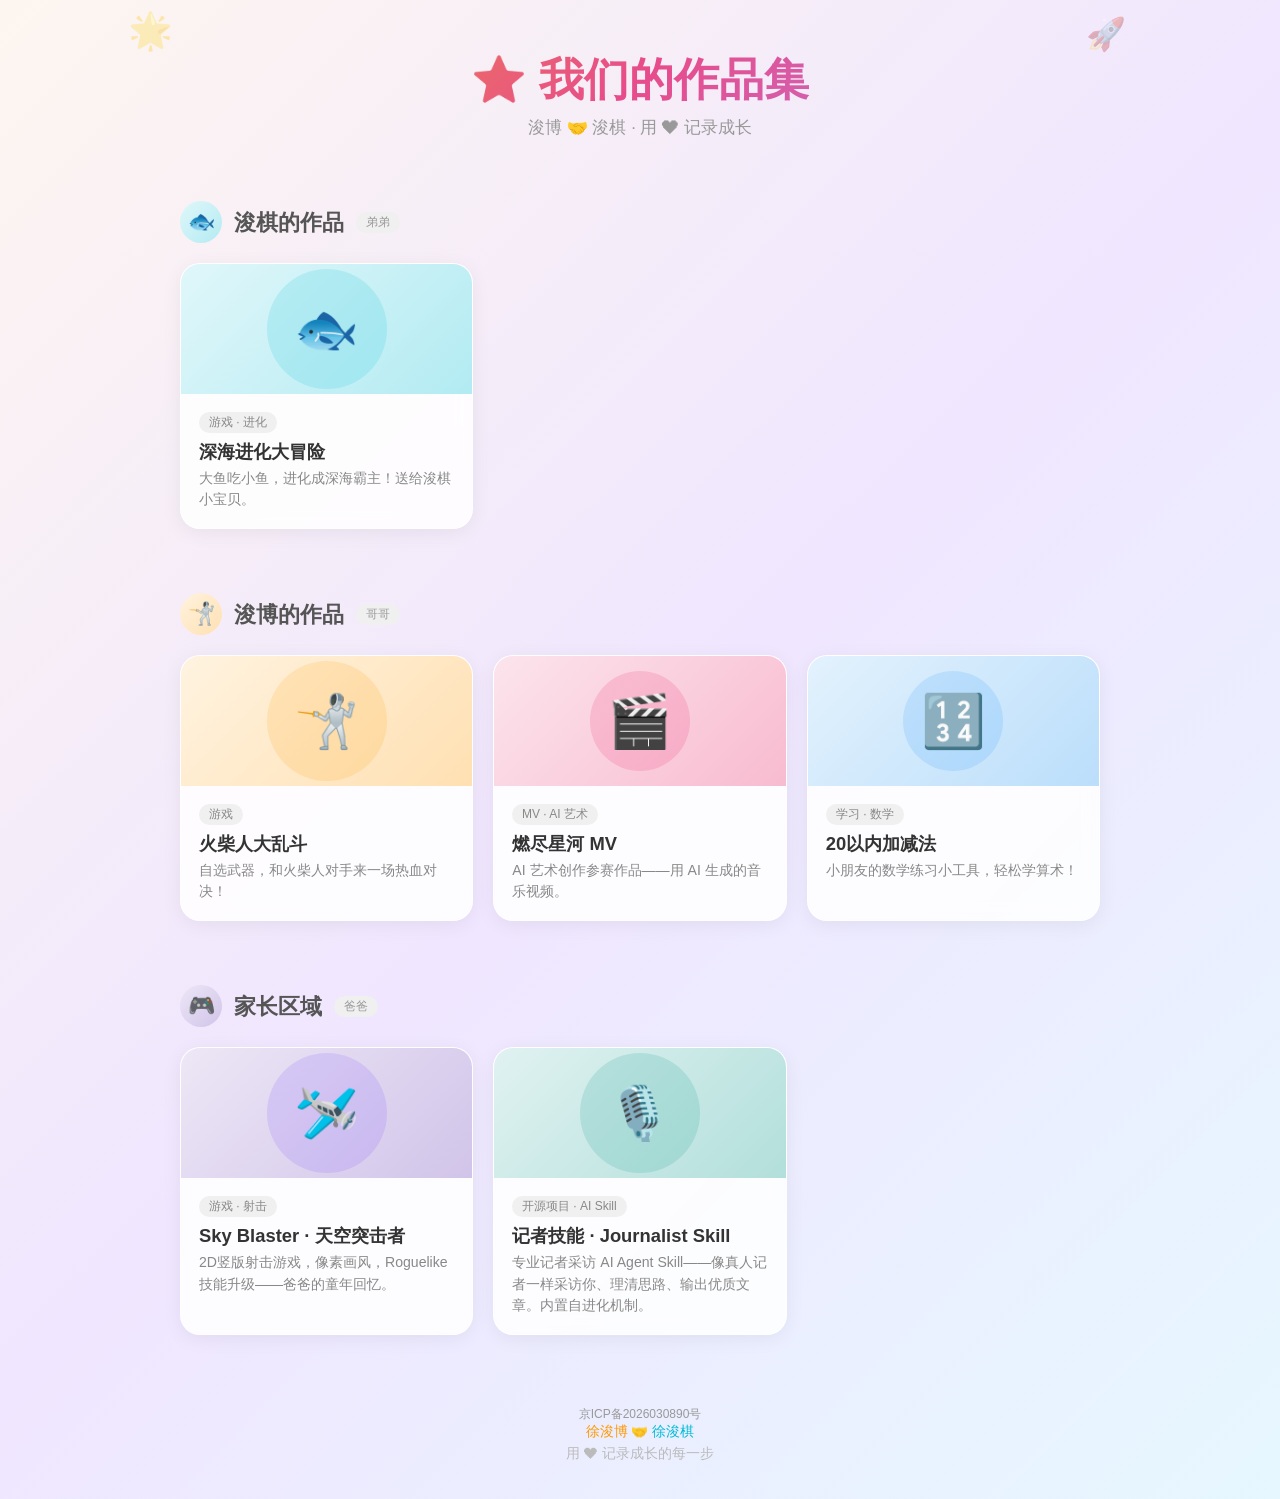
==== index.html @ 48bb9897 "feat: add journalist-skill project card to 家长区域" ====
<!DOCTYPE html>
<html lang="zh-CN">
<head>
<meta charset="UTF-8">
<meta name="viewport" content="width=device-width, initial-scale=1.0">
<title>浚博 & 浚棋 的作品集</title>
<style>
  *, *::before, *::after { margin: 0; padding: 0; box-sizing: border-box; }
  body {
    font-family: -apple-system, "Noto Sans SC", "PingFang SC", sans-serif;
    background: linear-gradient(135deg, #fdf6f0 0%, #f0e6ff 50%, #e6f7ff 100%);
    min-height: 100vh;
    color: #333;
  }
  .hero {
    text-align: center;
    padding: 50px 20px 30px;
    position: relative;
    overflow: hidden;
  }
  .hero::before {
    content: "🌟";
    position: absolute;
    top: 10px; left: 10%;
    font-size: 36px; opacity: 0.3; animation: float 6s ease-in-out infinite;
  }
  .hero::after {
    content: "🚀";
    position: absolute;
    top: 15px; right: 12%;
    font-size: 32px; opacity: 0.3; animation: float 8s ease-in-out infinite 1s;
  }
  @keyframes float {
    0%, 100% { transform: translateY(0); }
    50% { transform: translateY(-15px); }
  }
  .hero h1 {
    font-size: 2.8em; font-weight: 800;
    background: linear-gradient(135deg, #f5a623, #e74c8b, #a78bfa);
    -webkit-background-clip: text; -webkit-text-fill-color: transparent;
    background-clip: text;
    margin-bottom: 6px;
  }
  .hero p {
    font-size: 1.05em; color: #999;
  }

  .section-title {
    max-width: 960px; margin: 32px auto 8px; padding: 0 20px;
    display: flex; align-items: center; gap: 12px;
  }
  .section-title .avatar {
    width: 42px; height: 42px; border-radius: 50%;
    display: flex; align-items: center; justify-content: center;
    font-size: 22px; flex-shrink: 0;
  }
  .section-title .avatar.bo { background: linear-gradient(135deg, #fff3e0, #ffe0b2); }
  .section-title .avatar.qi { background: linear-gradient(135deg, #e0f7fa, #b2ebf2); }
  .section-title .avatar.dad { background: linear-gradient(135deg, #ede7f6, #d1c4e9); }
  .section-title h2 { font-size: 1.4em; font-weight: 700; color: #555; }
  .section-title .badge {
    font-size: 0.75em; padding: 2px 10px; border-radius: 20px;
    background: #f0f0f0; color: #999;
  }

  .gallery {
    max-width: 960px; margin: 0 auto; padding: 12px 20px 32px;
    display: grid; grid-template-columns: repeat(auto-fill, minmax(280px, 1fr));
    gap: 20px;
  }
  .card {
    background: rgba(255,255,255,0.85);
    backdrop-filter: blur(8px);
    border-radius: 20px;
    overflow: hidden;
    box-shadow: 0 4px 20px rgba(0,0,0,0.06);
    transition: transform 0.2s, box-shadow 0.2s;
    cursor: pointer;
    border: 1px solid rgba(255,255,255,0.6);
  }
  .card:hover {
    transform: translateY(-4px);
    box-shadow: 0 12px 36px rgba(0,0,0,0.1);
  }
  .card:active { transform: scale(0.98); }
  .card a { text-decoration: none; color: inherit; display: block; }
  .card-icon {
    height: 130px;
    display: flex; align-items: center; justify-content: center;
    font-size: 52px;
    position: relative;
  }
  .card-icon .emoji { z-index: 1; }
  .card-icon .bg-shape {
    position: absolute; width: 100px; height: 100px;
    border-radius: 50%; opacity: 0.15;
  }
  .card-body { padding: 18px; }
  .card-body h2 { font-size: 1.15em; font-weight: 700; margin-bottom: 4px; }
  .card-body .tag {
    display: inline-block;
    font-size: 0.75em; padding: 2px 10px; border-radius: 20px;
    background: #f0f0f0; color: #888;
    margin-bottom: 6px;
  }
  .card-body p { font-size: 0.88em; color: #888; line-height: 1.5; }

  /* 浚棋的卡片配色（海洋蓝） */
  .qi-section .card:nth-child(1) .card-icon { background: linear-gradient(135deg, #e0f7fa, #b2ebf2); }
  .qi-section .card:nth-child(1) .bg-shape { background: #00bcd4; width: 120px; height: 120px; }

  /* 浚博的卡片配色 */
  .bo-section .card:nth-child(1) .card-icon { background: linear-gradient(135deg, #fff3e0, #ffe0b2); }
  .bo-section .card:nth-child(1) .bg-shape { background: #ff9800; width: 120px; height: 120px; }
  .bo-section .card:nth-child(2) .card-icon { background: linear-gradient(135deg, #fce4ec, #f8bbd0); }
  .bo-section .card:nth-child(2) .bg-shape { background: #e91e63; }
  .bo-section .card:nth-child(3) .card-icon { background: linear-gradient(135deg, #e3f2fd, #bbdefb); }
  .bo-section .card:nth-child(3) .bg-shape { background: #2196f3; }

  /* 家长区域配色（深空紫金） */
  .dad-section .card:nth-child(1) .card-icon { background: linear-gradient(135deg, #ede7f6, #d1c4e9); }
  .dad-section .card:nth-child(1) .bg-shape { background: #7c4dff; width: 120px; height: 120px; }
  .dad-section .card:nth-child(2) .card-icon { background: linear-gradient(135deg, #e0f2f1, #b2dfdb); }
  .dad-section .card:nth-child(2) .bg-shape { background: #009688; width: 120px; height: 120px; }

  .footer {
    text-align: center; padding: 24px 20px 36px;
    color: #bbb; font-size: 0.85em;
  }
  .footer .names { margin-bottom: 4px; }
  .footer .names .bo-name { color: #ff9800; }
  .footer .names .qi-name { color: #00bcd4; }
</style>
</head>
<body>

<div class="hero">
  <h1>⭐ 我们的作品集</h1>
  <p>浚博 🤝 浚棋 · 用 ❤ 记录成长</p>
</div>

<!-- ============ 浚棋的作品 ============ -->
<div class="section-title qi-section">
  <div class="avatar qi">🐟</div>
  <h2>浚棋的作品</h2>
  <span class="badge">弟弟</span>
</div>
<div class="gallery qi-section">

  <div class="card">
    <a href="deep-evolution/index.html" target="_blank">
      <div class="card-icon">
        <span class="bg-shape"></span>
        <span class="emoji">🐟</span>
      </div>
      <div class="card-body">
        <span class="tag">游戏 · 进化</span>
        <h2>深海进化大冒险</h2>
        <p>大鱼吃小鱼，进化成深海霸主！送给浚棋小宝贝。</p>
      </div>
    </a>
  </div>

</div>

<!-- ============ 浚博的作品 ============ -->
<div class="section-title bo-section">
  <div class="avatar bo">🤺</div>
  <h2>浚博的作品</h2>
  <span class="badge">哥哥</span>
</div>
<div class="gallery bo-section">

  <div class="card">
    <a href="stickman-fighter/index.html" target="_blank">
      <div class="card-icon">
        <span class="bg-shape"></span>
        <span class="emoji">🤺</span>
      </div>
      <div class="card-body">
        <span class="tag">游戏</span>
        <h2>火柴人大乱斗</h2>
        <p>自选武器，和火柴人对手来一场热血对决！</p>
      </div>
    </a>
  </div>

  <div class="card">
    <a href="mv-space-star/video.mp4" target="_blank">
      <div class="card-icon">
        <span class="bg-shape"></span>
        <span class="emoji">🎬</span>
      </div>
      <div class="card-body">
        <span class="tag">MV · AI 艺术</span>
        <h2>燃尽星河 MV</h2>
        <p>AI 艺术创作参赛作品——用 AI 生成的音乐视频。</p>
      </div>
    </a>
  </div>

  <div class="card">
    <a href="math20/index.html" target="_blank">
      <div class="card-icon">
        <span class="bg-shape"></span>
        <span class="emoji">🔢</span>
      </div>
      <div class="card-body">
        <span class="tag">学习 · 数学</span>
        <h2>20以内加减法</h2>
        <p>小朋友的数学练习小工具，轻松学算术！</p>
      </div>
    </a>
  </div>

</div>

<!-- ============ 家长区域 ============ -->
<div class="section-title dad-section">
  <div class="avatar dad">🎮</div>
  <h2>家长区域</h2>
  <span class="badge">爸爸</span>
</div>
<div class="gallery dad-section">

  <div class="card">
    <a href="sky-blaster/index.html" target="_blank">
      <div class="card-icon">
        <span class="bg-shape"></span>
        <span class="emoji">🛩️</span>
      </div>
      <div class="card-body">
        <span class="tag">游戏 · 射击</span>
        <h2>Sky Blaster · 天空突击者</h2>
        <p>2D竖版射击游戏，像素画风，Roguelike技能升级——爸爸的童年回忆。</p>
      </div>
    </a>
  </div>

  <div class="card">
    <a href="https://github.com/sudongxiaohuntun111/journalist-skill" target="_blank">
      <div class="card-icon">
        <span class="bg-shape"></span>
        <span class="emoji">🎙️</span>
      </div>
      <div class="card-body">
        <span class="tag">开源项目 · AI Skill</span>
        <h2>记者技能 · Journalist Skill</h2>
        <p>专业记者采访 AI Agent Skill——像真人记者一样采访你、理清思路、输出优质文章。内置自进化机制。</p>
      </div>
    </a>
  </div>

</div>

<div class="footer">
  <div class="beian" style="text-align:center;margin-top:15px;font-size:12px;color:#999;">
    <a href="http://beian.miit.gov.cn/" target="_blank" rel="noopener" style="color:#999;text-decoration:none;">京ICP备2026030890号</a>
  </div>
  <div class="names">
    <span class="bo-name">徐浚博</span>  🤝  <span class="qi-name">徐浚棋</span>
  </div>
  用 <span>❤</span> 记录成长的每一步
</div>

</body>
</html>
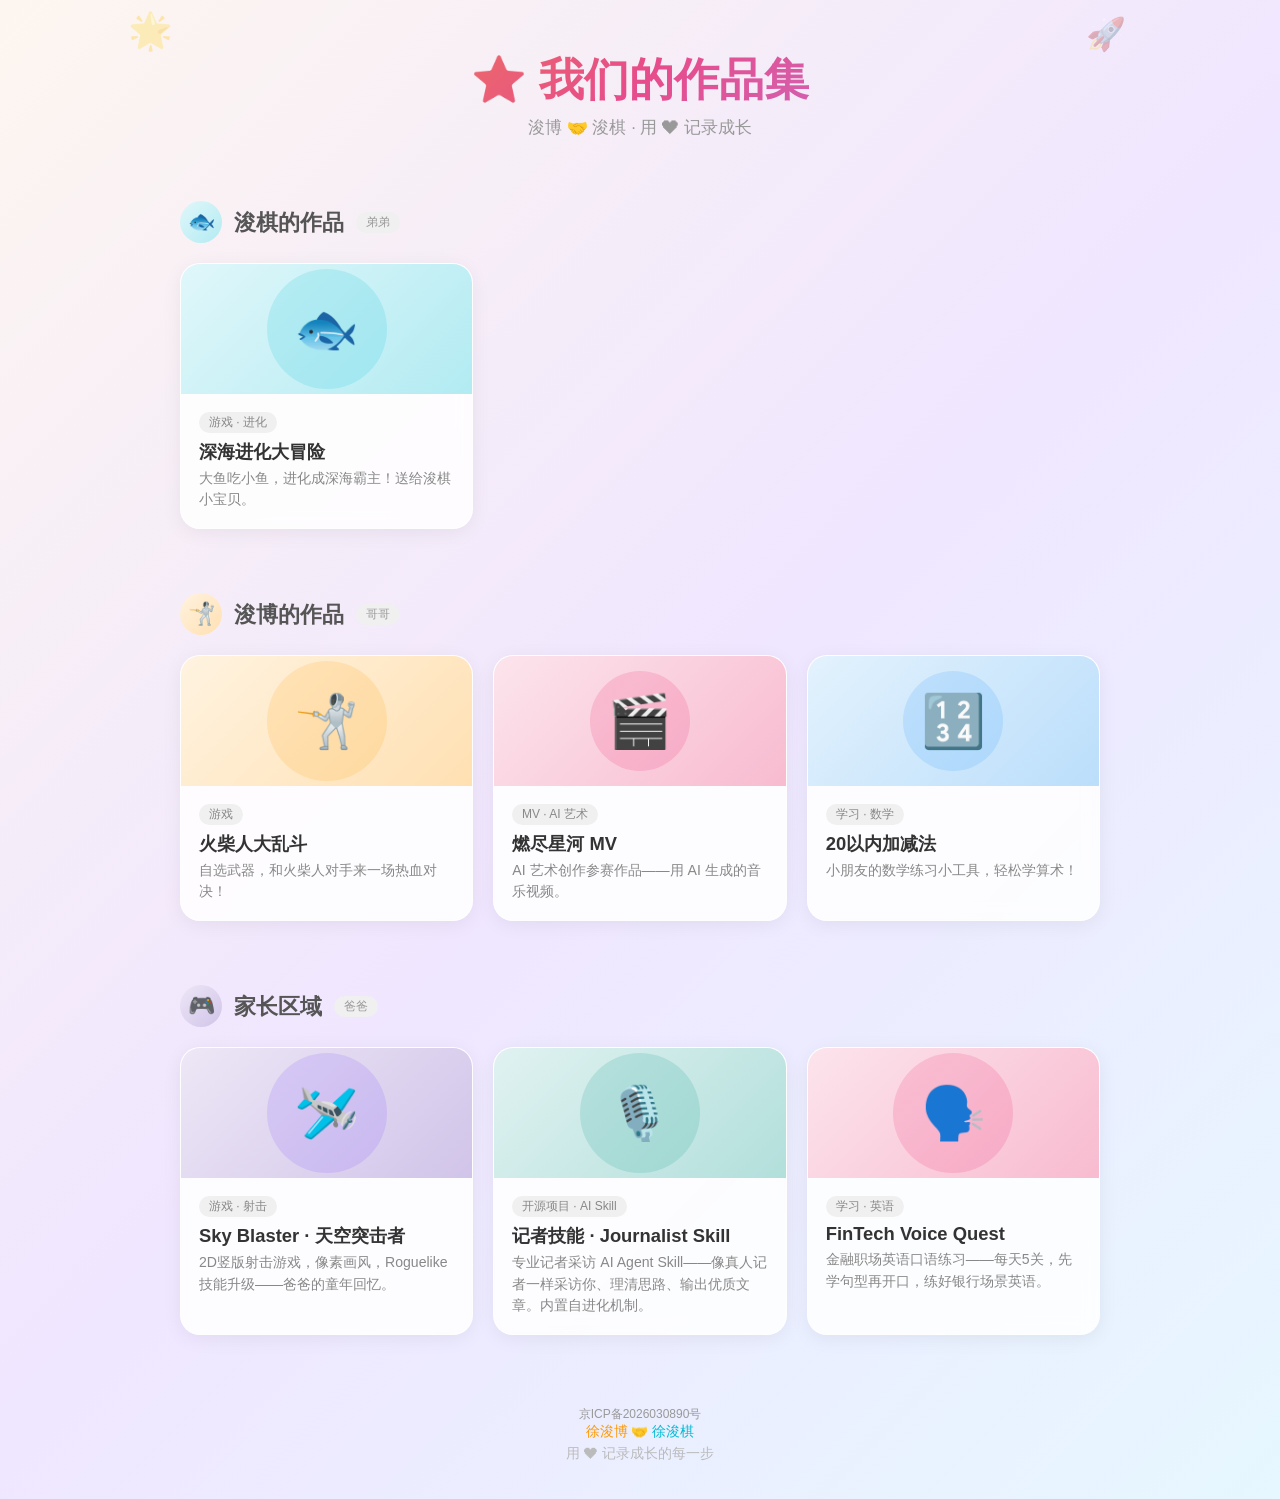
==== commit 9ff0b09b: "feat: add FinTech Voice Quest - English speaking trainer" ====
--- a/index.html
+++ b/index.html
@@ -122,6 +122,8 @@
   .dad-section .card:nth-child(1) .bg-shape { background: #7c4dff; width: 120px; height: 120px; }
   .dad-section .card:nth-child(2) .card-icon { background: linear-gradient(135deg, #e0f2f1, #b2dfdb); }
   .dad-section .card:nth-child(2) .bg-shape { background: #009688; width: 120px; height: 120px; }
+  .dad-section .card:nth-child(3) .card-icon { background: linear-gradient(135deg, #fce4ec, #f8bbd0); }
+  .dad-section .card:nth-child(3) .bg-shape { background: #e91e63; width: 120px; height: 120px; }
 
   .footer {
     text-align: center; padding: 24px 20px 36px;
@@ -251,6 +253,20 @@
     </a>
   </div>
 
+  <div class="card">
+    <a href="english-trainer/index.html" target="_blank">
+      <div class="card-icon">
+        <span class="bg-shape"></span>
+        <span class="emoji">🗣️</span>
+      </div>
+      <div class="card-body">
+        <span class="tag">学习 · 英语</span>
+        <h2>FinTech Voice Quest</h2>
+        <p>金融职场英语口语练习——每天5关，先学句型再开口，练好银行场景英语。</p>
+      </div>
+    </a>
+  </div>
+
 </div>
 
 <div class="footer">
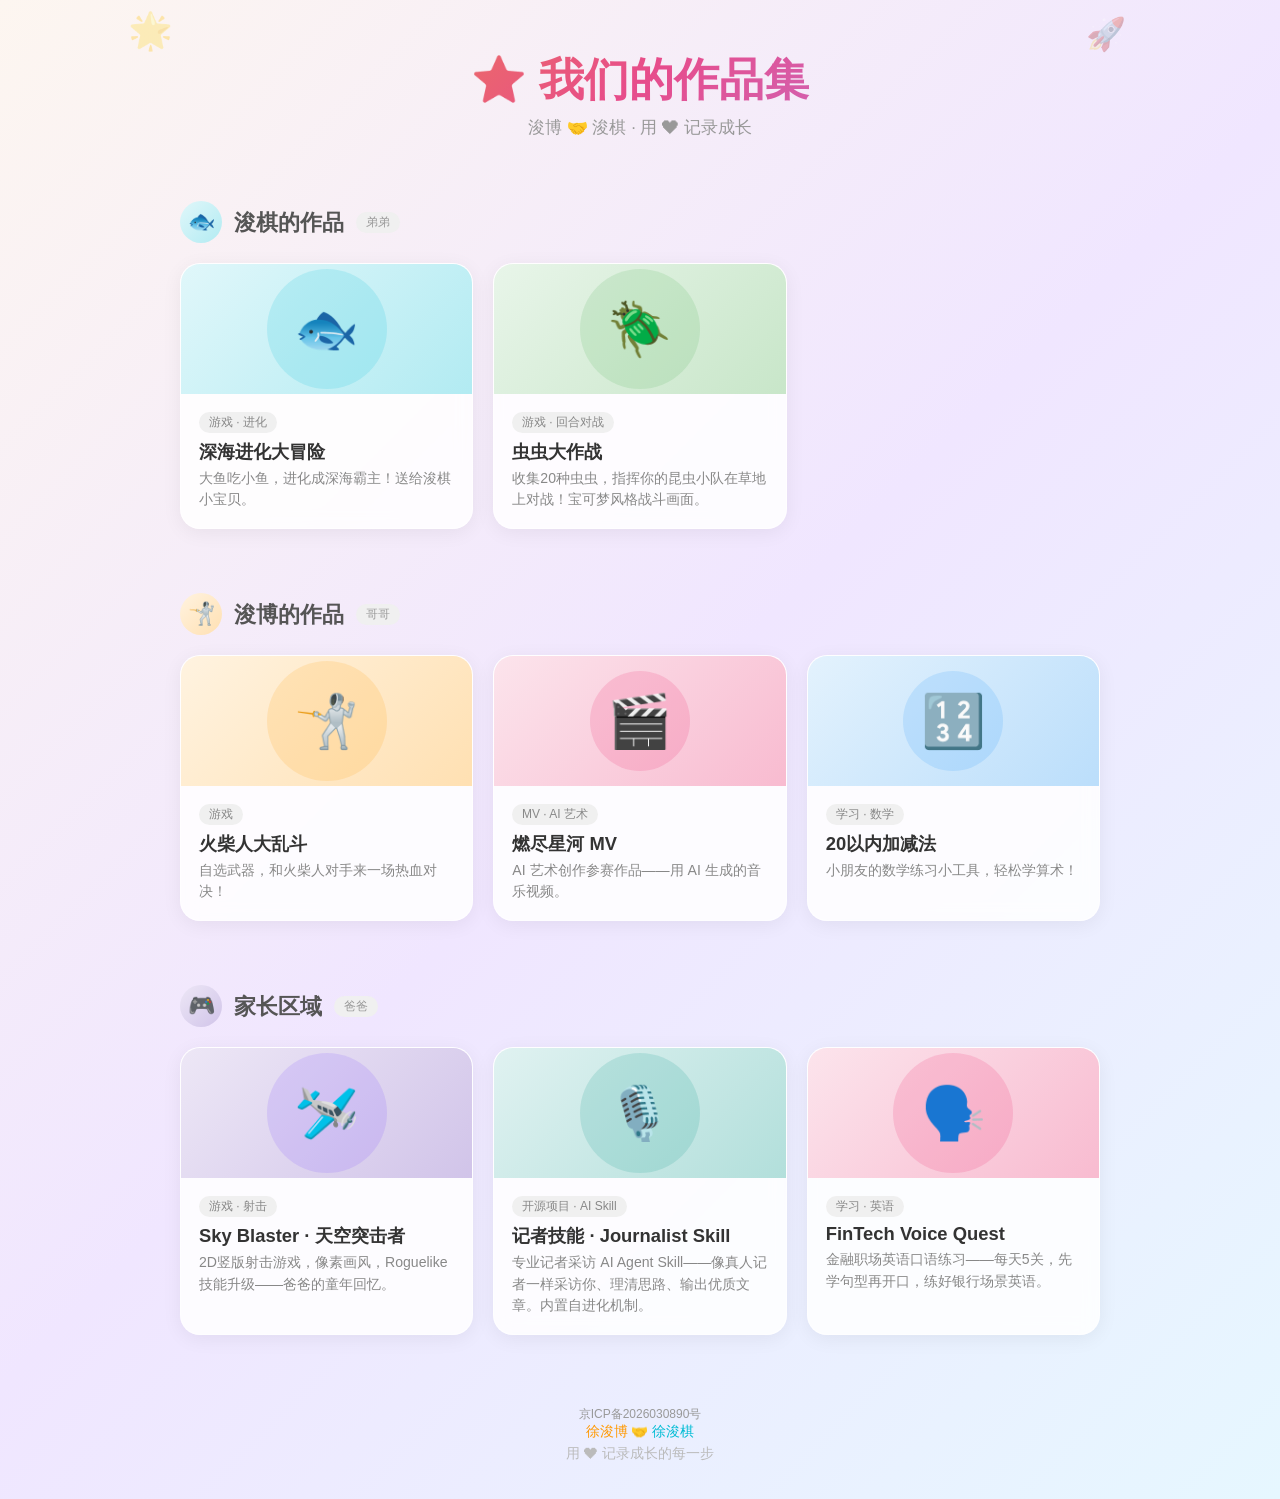
==== commit b20f5bbc: "feat: 更新虫虫大作战（宝可梦风格视觉翻新） + 空中射击 Codex 优化版 - 新增 bug-battle/ 虫虫大作战游戏（20只高清卡通精灵、宝可梦金银战斗画面、技能动效） - 更新 sk" ====
--- a/index.html
+++ b/index.html
@@ -108,6 +108,8 @@
   /* 浚棋的卡片配色（海洋蓝） */
   .qi-section .card:nth-child(1) .card-icon { background: linear-gradient(135deg, #e0f7fa, #b2ebf2); }
   .qi-section .card:nth-child(1) .bg-shape { background: #00bcd4; width: 120px; height: 120px; }
+  .qi-section .card:nth-child(2) .card-icon { background: linear-gradient(135deg, #e8f5e9, #c8e6c9); }
+  .qi-section .card:nth-child(2) .bg-shape { background: #4caf50; width: 120px; height: 120px; }
 
   /* 浚博的卡片配色 */
   .bo-section .card:nth-child(1) .card-icon { background: linear-gradient(135deg, #fff3e0, #ffe0b2); }
@@ -163,6 +165,20 @@
     </a>
   </div>
 
+  <div class="card">
+    <a href="bug-battle/index.html" target="_blank">
+      <div class="card-icon">
+        <span class="bg-shape"></span>
+        <span class="emoji">🪲</span>
+      </div>
+      <div class="card-body">
+        <span class="tag">游戏 · 回合对战</span>
+        <h2>虫虫大作战</h2>
+        <p>收集20种虫虫，指挥你的昆虫小队在草地上对战！宝可梦风格战斗画面。</p>
+      </div>
+    </a>
+  </div>
+
 </div>
 
 <!-- ============ 浚博的作品 ============ -->
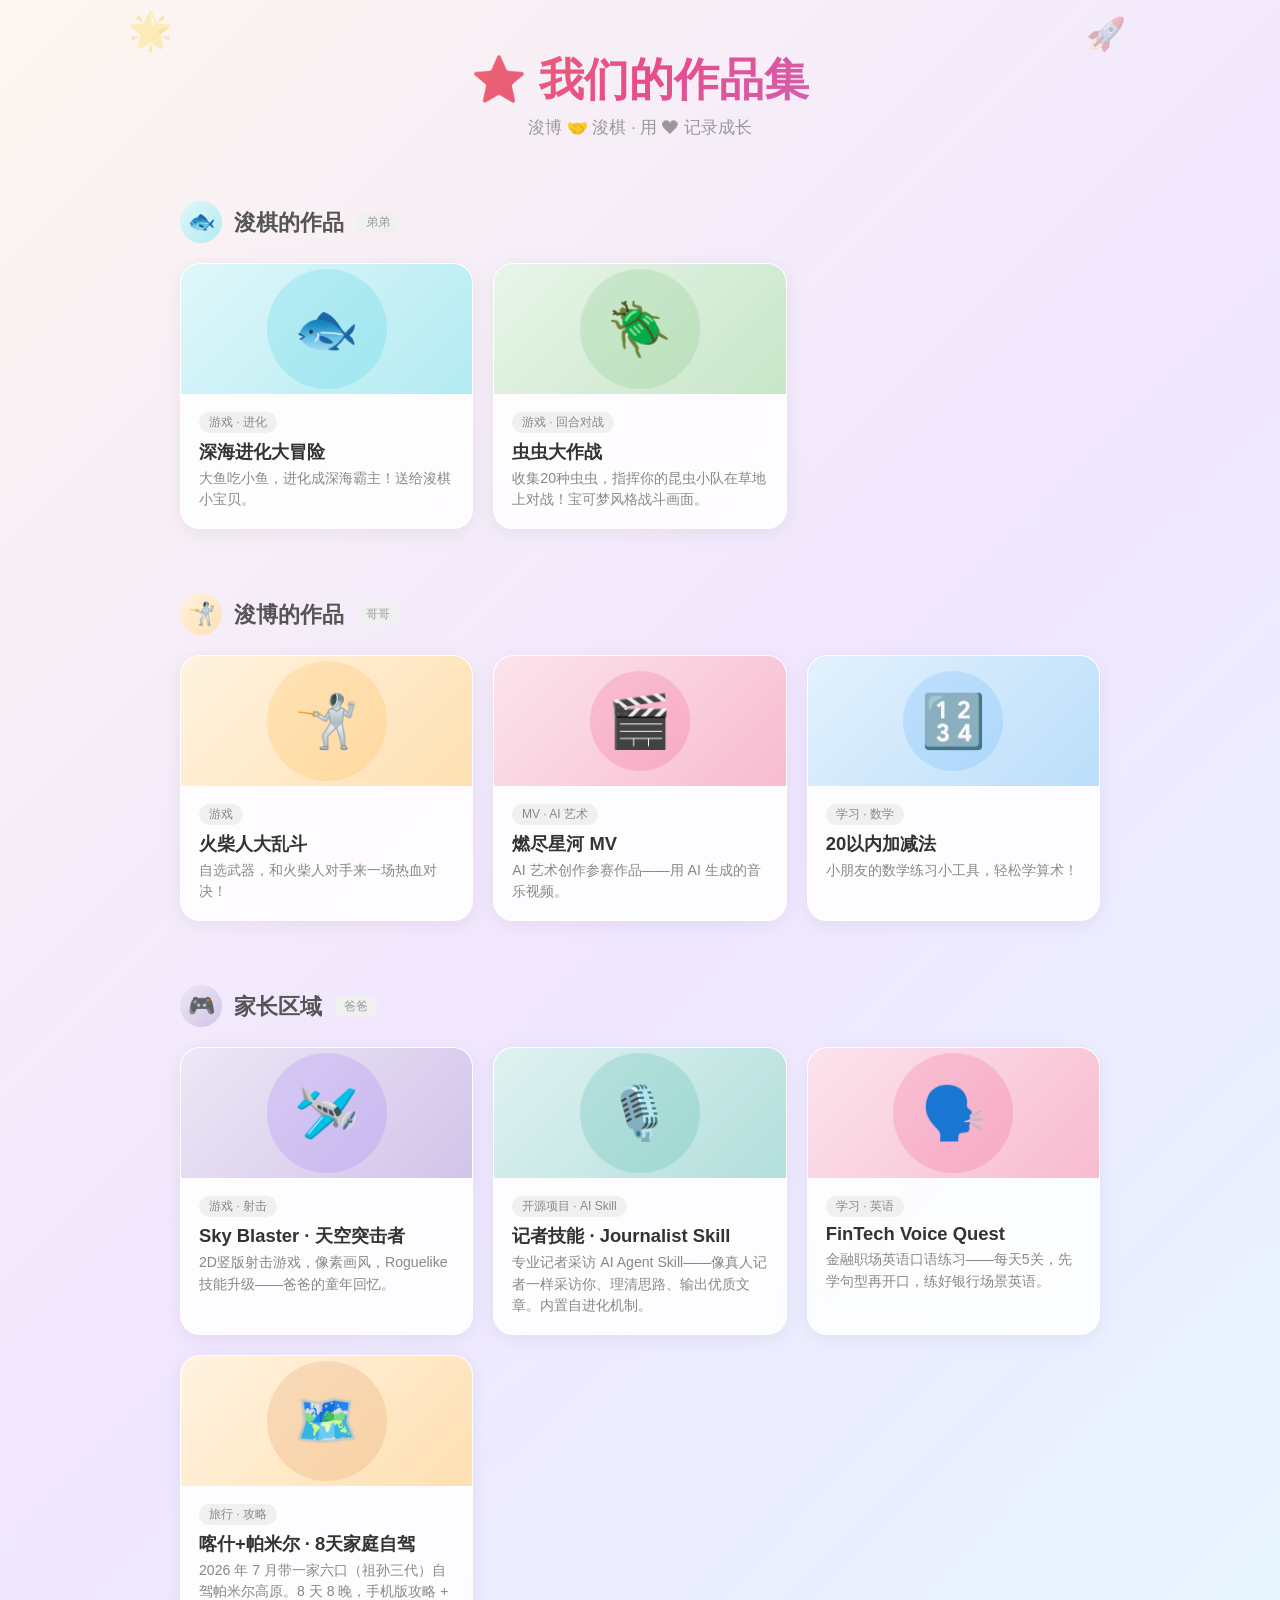
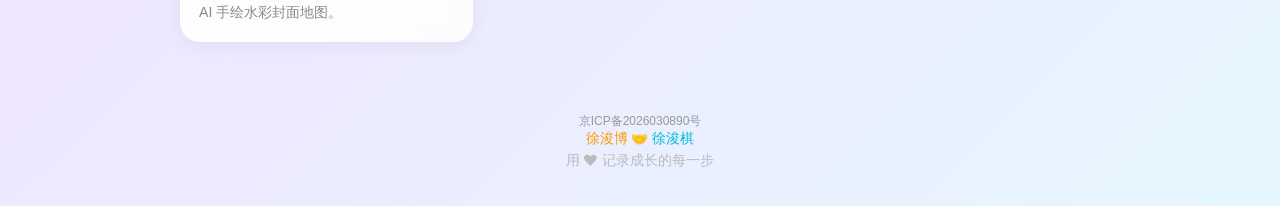
==== commit a990da2f: "feat: 喀什+帕米尔 8天8晚家庭自驾攻略（爸爸作品） - 新增 xinjiang-kashgar/ 子目录（HTML 攻略 + 手绘水彩封面图） - 主 index.html 家长区域加第 4 " ====
--- a/index.html
+++ b/index.html
@@ -126,6 +126,8 @@
   .dad-section .card:nth-child(2) .bg-shape { background: #009688; width: 120px; height: 120px; }
   .dad-section .card:nth-child(3) .card-icon { background: linear-gradient(135deg, #fce4ec, #f8bbd0); }
   .dad-section .card:nth-child(3) .bg-shape { background: #e91e63; width: 120px; height: 120px; }
+  .dad-section .card:nth-child(4) .card-icon { background: linear-gradient(135deg, #fff3e0, #ffe0b2); }
+  .dad-section .card:nth-child(4) .bg-shape { background: #d2691e; width: 120px; height: 120px; }
 
   .footer {
     text-align: center; padding: 24px 20px 36px;
@@ -283,6 +285,20 @@
     </a>
   </div>
 
+  <div class="card">
+    <a href="xinjiang-kashgar/index.html" target="_blank">
+      <div class="card-icon">
+        <span class="bg-shape"></span>
+        <span class="emoji">🗺️</span>
+      </div>
+      <div class="card-body">
+        <span class="tag">旅行 · 攻略</span>
+        <h2>喀什+帕米尔 · 8天家庭自驾</h2>
+        <p>2026 年 7 月带一家六口（祖孙三代）自驾帕米尔高原。8 天 8 晚，手机版攻略 + AI 手绘水彩封面地图。</p>
+      </div>
+    </a>
+  </div>
+
 </div>
 
 <div class="footer">
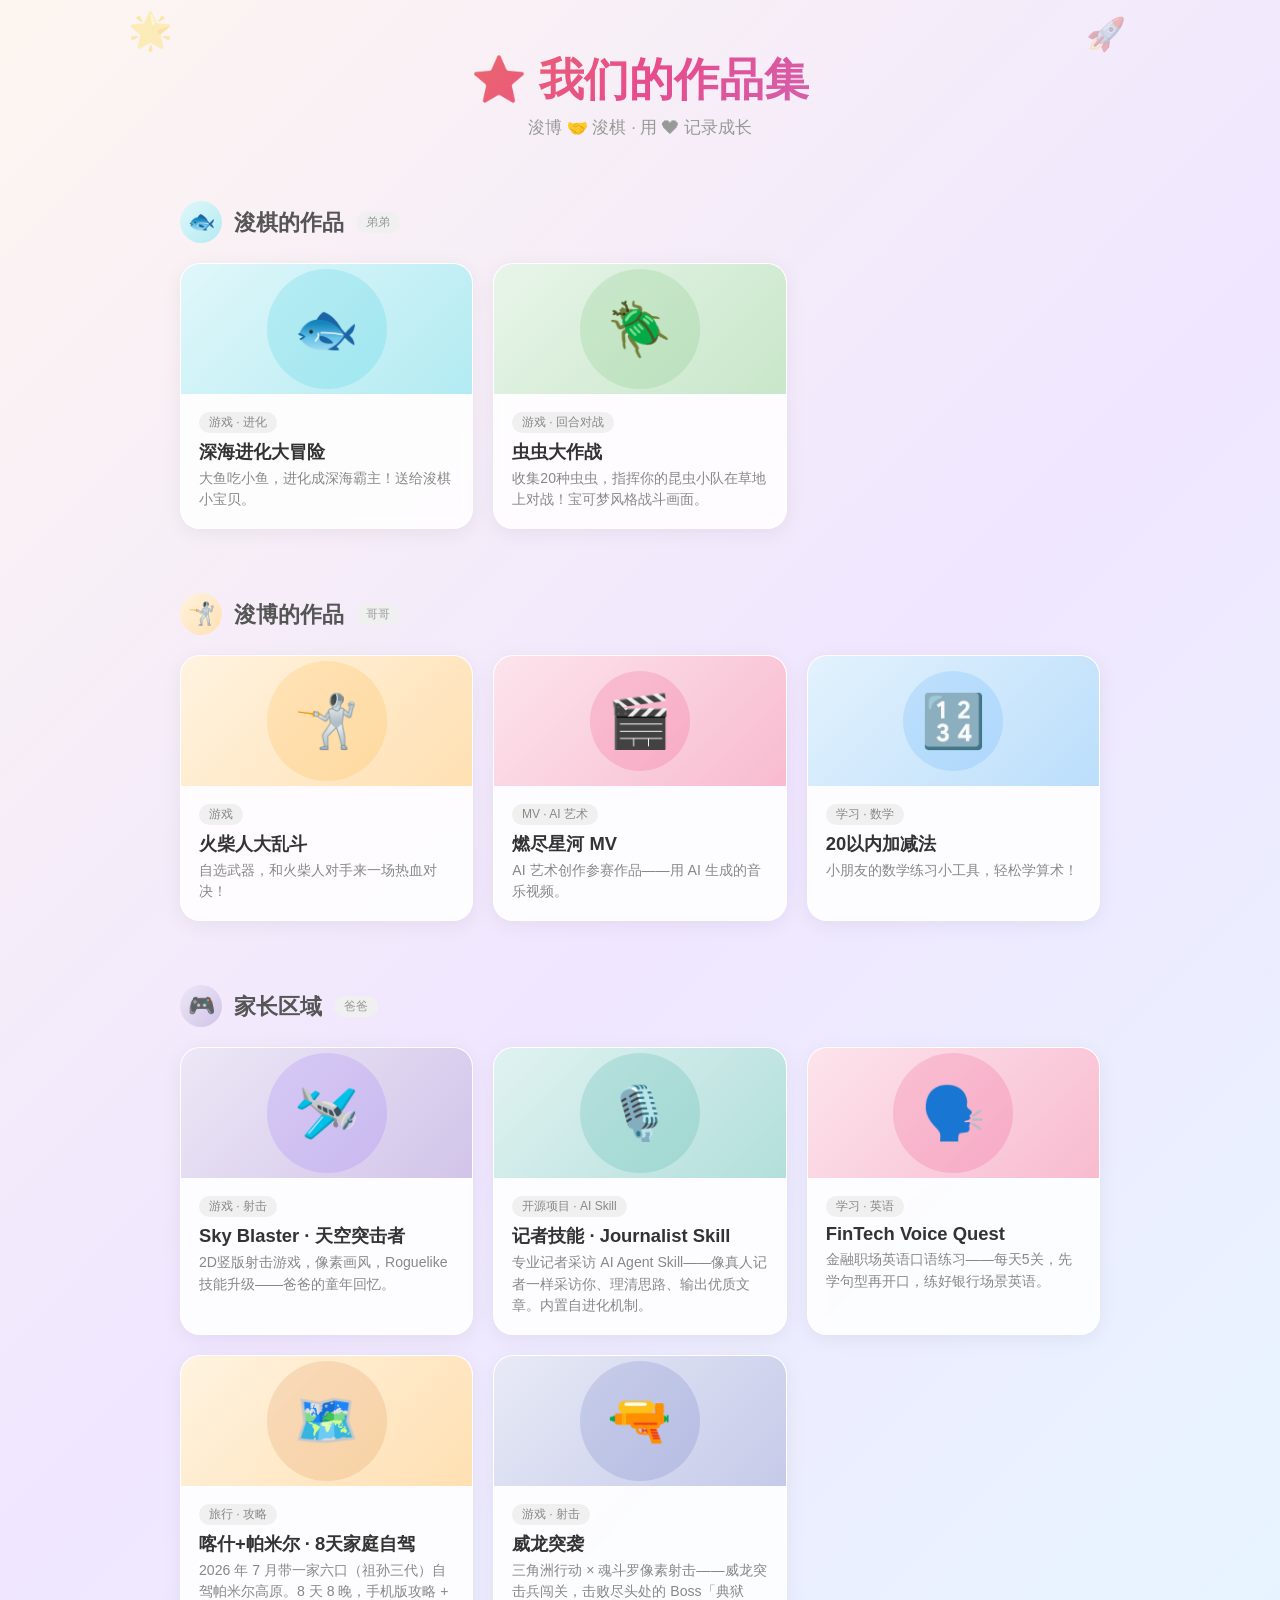
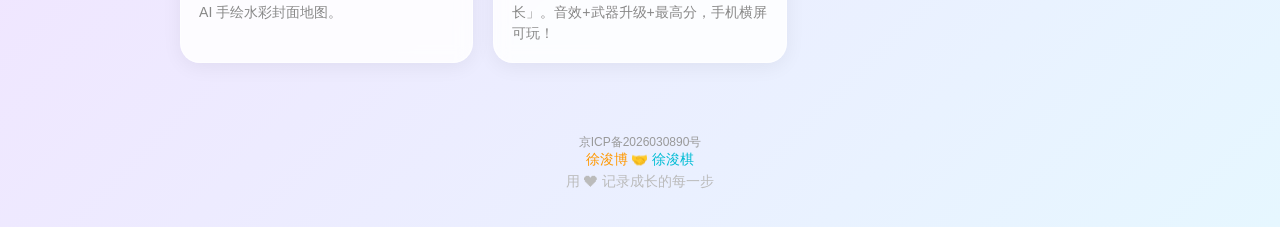
==== commit f1cd1bd6: "feat: 新增威龙突袭游戏（三角洲×魂斗罗像素射击）" ====
--- a/index.html
+++ b/index.html
@@ -128,6 +128,8 @@
   .dad-section .card:nth-child(3) .bg-shape { background: #e91e63; width: 120px; height: 120px; }
   .dad-section .card:nth-child(4) .card-icon { background: linear-gradient(135deg, #fff3e0, #ffe0b2); }
   .dad-section .card:nth-child(4) .bg-shape { background: #d2691e; width: 120px; height: 120px; }
+  .dad-section .card:nth-child(5) .card-icon { background: linear-gradient(135deg, #e8eaf6, #c5cae9); }
+  .dad-section .card:nth-child(5) .bg-shape { background: #3949ab; width: 120px; height: 120px; }
 
   .footer {
     text-align: center; padding: 24px 20px 36px;
@@ -299,6 +301,20 @@
     </a>
   </div>
 
+  <div class="card">
+    <a href="weilong-contra/index.html" target="_blank">
+      <div class="card-icon">
+        <span class="bg-shape"></span>
+        <span class="emoji">🔫</span>
+      </div>
+      <div class="card-body">
+        <span class="tag">游戏 · 射击</span>
+        <h2>威龙突袭</h2>
+        <p>三角洲行动 × 魂斗罗像素射击——威龙突击兵闯关，击败尽头处的 Boss「典狱长」。音效+武器升级+最高分，手机横屏可玩！</p>
+      </div>
+    </a>
+  </div>
+
 </div>
 
 <div class="footer">
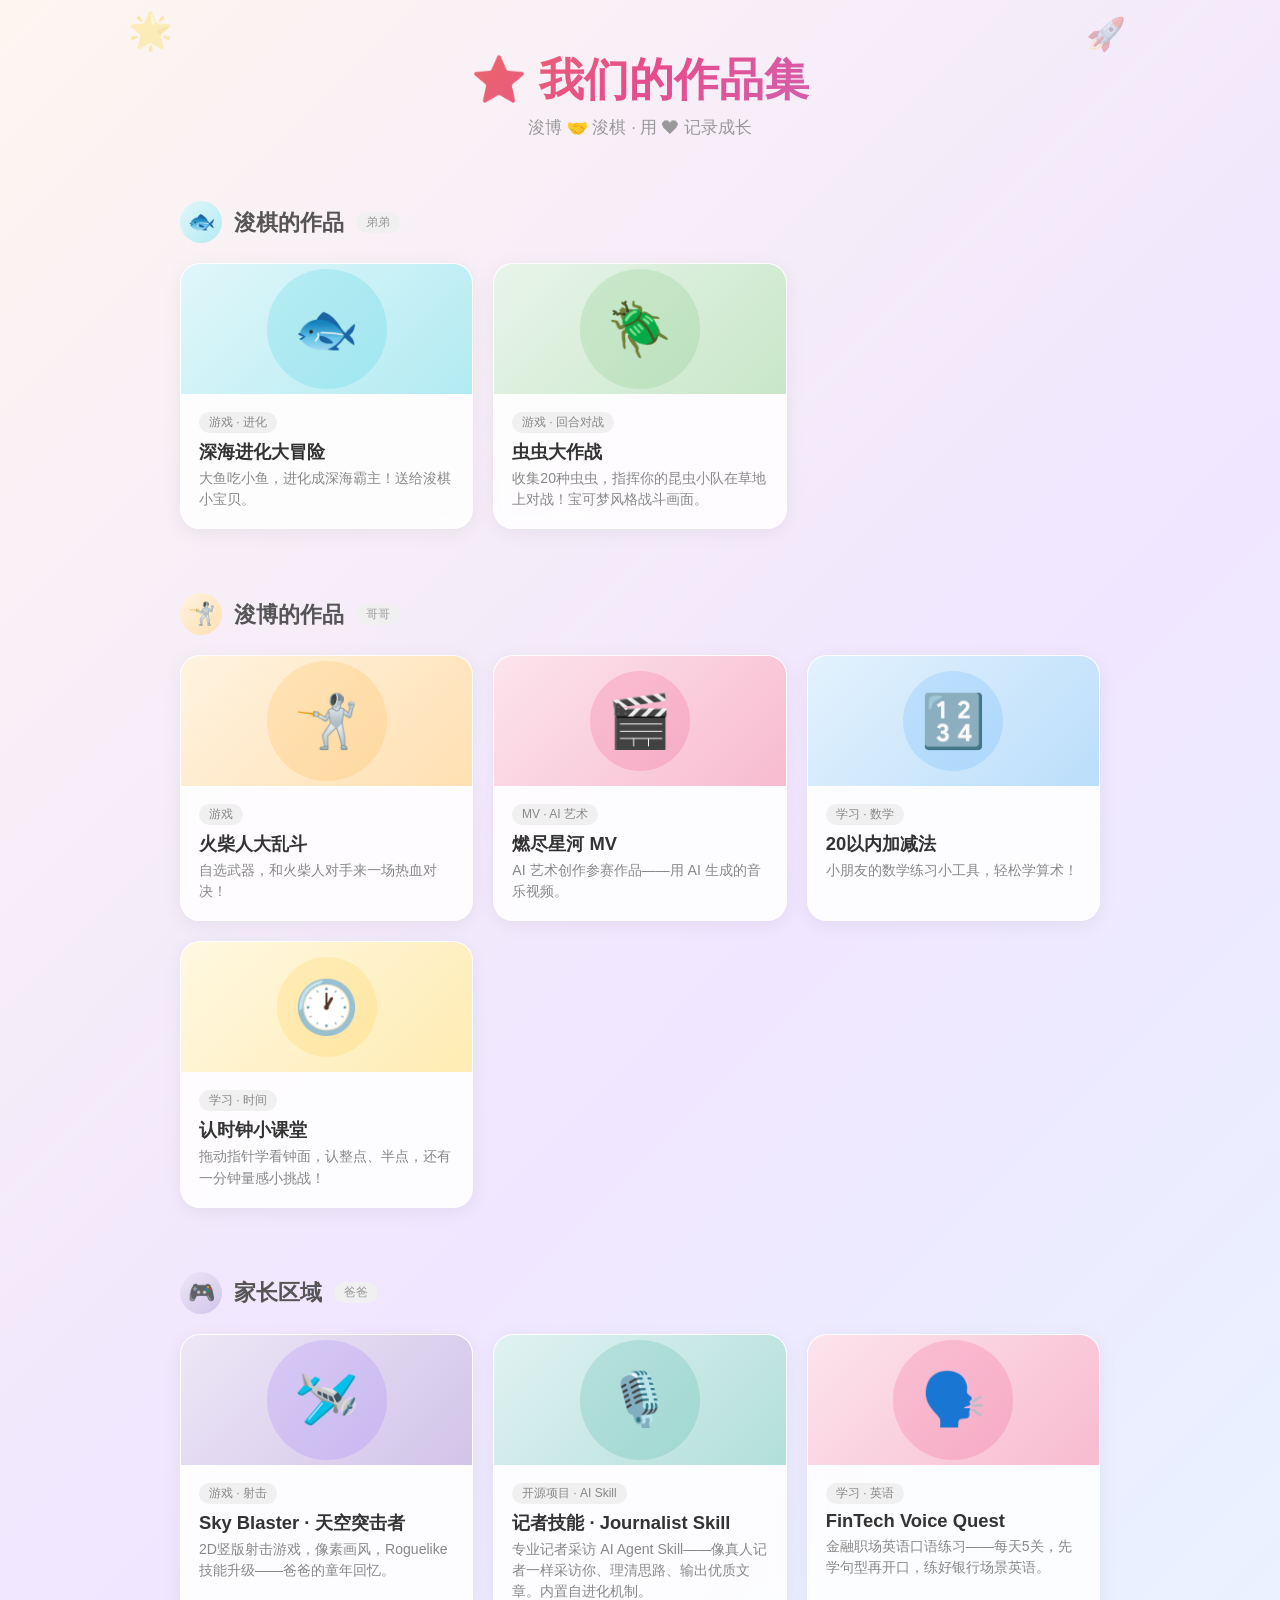
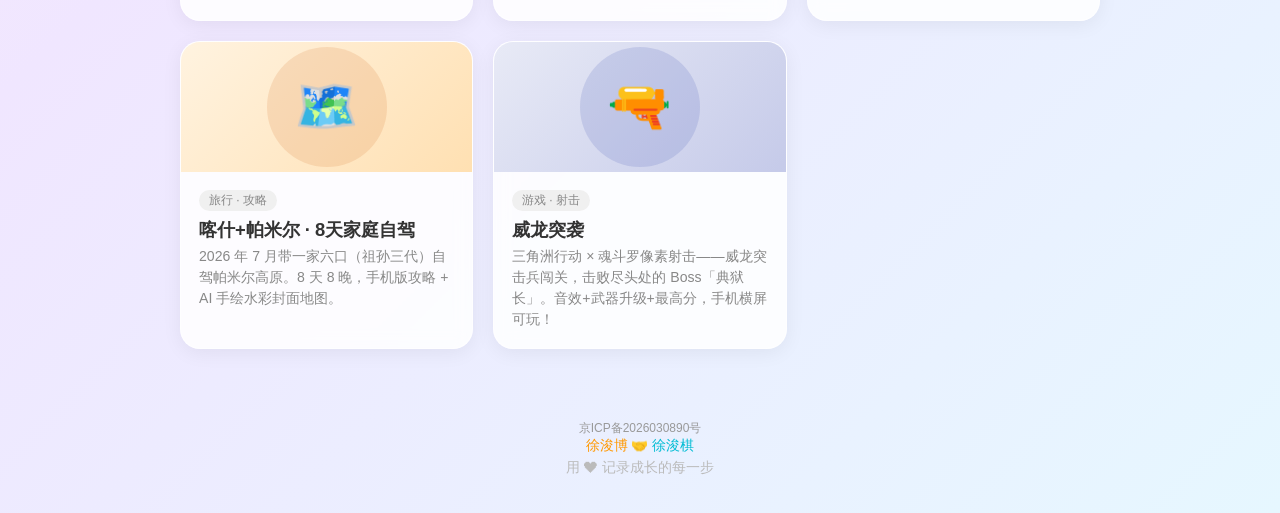
==== commit 9dc6d9de: "feat: add 认时钟小课堂 game to 浚博 section" ====
--- a/index.html
+++ b/index.html
@@ -118,6 +118,8 @@
   .bo-section .card:nth-child(2) .bg-shape { background: #e91e63; }
   .bo-section .card:nth-child(3) .card-icon { background: linear-gradient(135deg, #e3f2fd, #bbdefb); }
   .bo-section .card:nth-child(3) .bg-shape { background: #2196f3; }
+  .bo-section .card:nth-child(4) .card-icon { background: linear-gradient(135deg, #fff8e1, #ffecb3); }
+  .bo-section .card:nth-child(4) .bg-shape { background: #ffb300; }
 
   /* 家长区域配色（深空紫金） */
   .dad-section .card:nth-child(1) .card-icon { background: linear-gradient(135deg, #ede7f6, #d1c4e9); }
@@ -235,6 +237,20 @@
     </a>
   </div>
 
+  <div class="card">
+    <a href="clock-class/index.html" target="_blank">
+      <div class="card-icon">
+        <span class="bg-shape"></span>
+        <span class="emoji">🕐</span>
+      </div>
+      <div class="card-body">
+        <span class="tag">学习 · 时间</span>
+        <h2>认时钟小课堂</h2>
+        <p>拖动指针学看钟面，认整点、半点，还有一分钟量感小挑战！</p>
+      </div>
+    </a>
+  </div>
+
 </div>
 
 <!-- ============ 家长区域 ============ -->
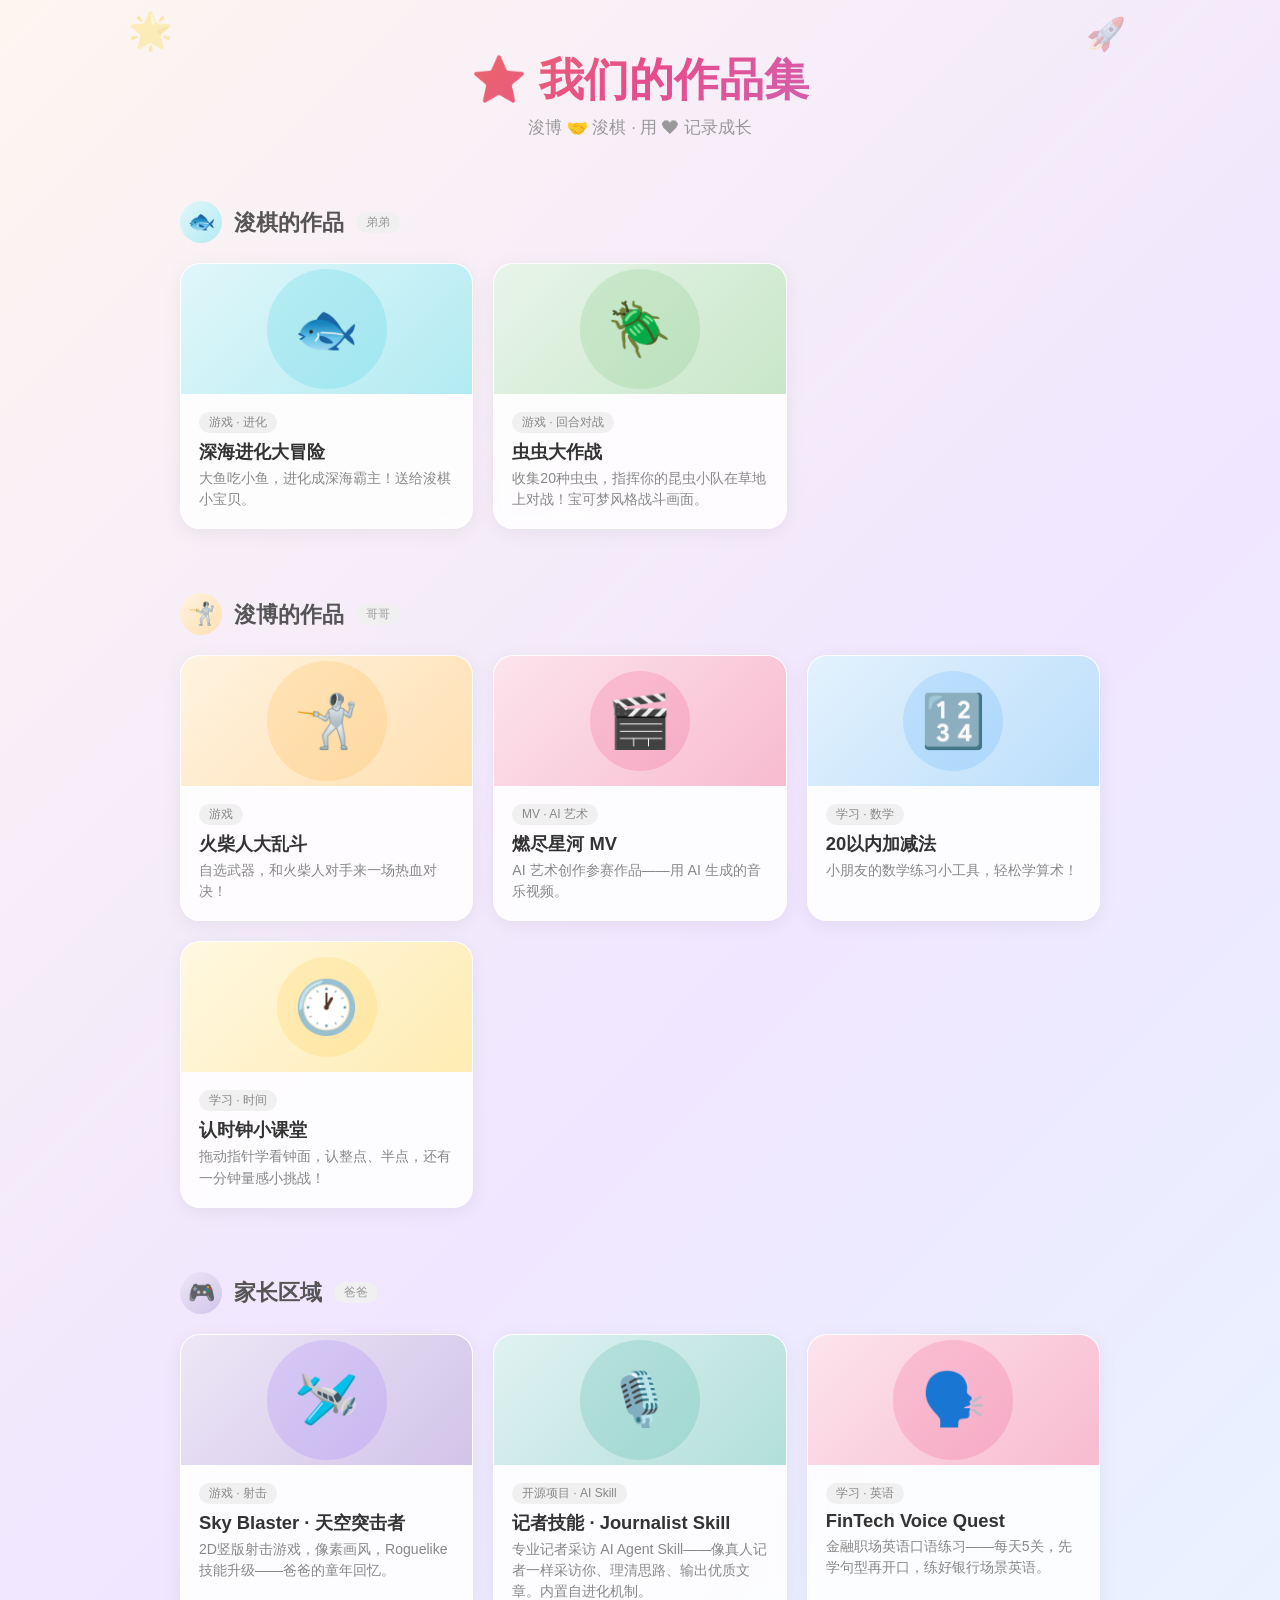
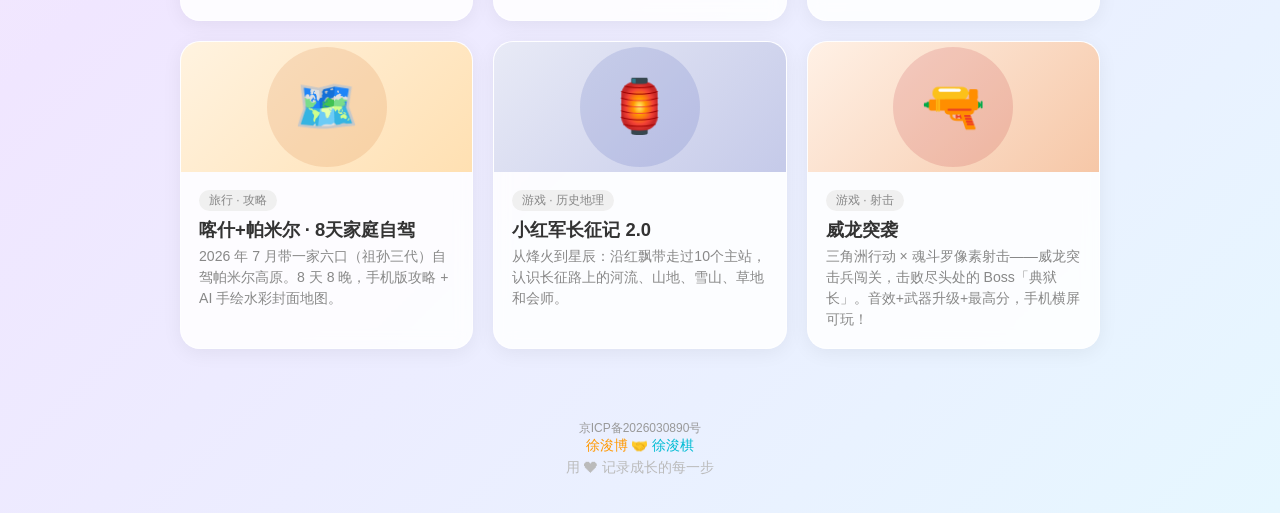
==== commit d0648e13: "feat: add changzheng web game v2 to kids site" ====
--- a/index.html
+++ b/index.html
@@ -132,6 +132,8 @@
   .dad-section .card:nth-child(4) .bg-shape { background: #d2691e; width: 120px; height: 120px; }
   .dad-section .card:nth-child(5) .card-icon { background: linear-gradient(135deg, #e8eaf6, #c5cae9); }
   .dad-section .card:nth-child(5) .bg-shape { background: #3949ab; width: 120px; height: 120px; }
+  .dad-section .card:nth-child(6) .card-icon { background: linear-gradient(135deg, #fff1e6, #f6c7a7); }
+  .dad-section .card:nth-child(6) .bg-shape { background: #b3202a; width: 120px; height: 120px; }
 
   .footer {
     text-align: center; padding: 24px 20px 36px;
@@ -318,6 +320,20 @@
   </div>
 
   <div class="card">
+    <a href="changzheng-web-game-v2/index.html" target="_blank">
+      <div class="card-icon">
+        <span class="bg-shape"></span>
+        <span class="emoji">🏮</span>
+      </div>
+      <div class="card-body">
+        <span class="tag">游戏 · 历史地理</span>
+        <h2>小红军长征记 2.0</h2>
+        <p>从烽火到星辰：沿红飘带走过10个主站，认识长征路上的河流、山地、雪山、草地和会师。</p>
+      </div>
+    </a>
+  </div>
+
+  <div class="card">
     <a href="weilong-contra/index.html" target="_blank">
       <div class="card-icon">
         <span class="bg-shape"></span>
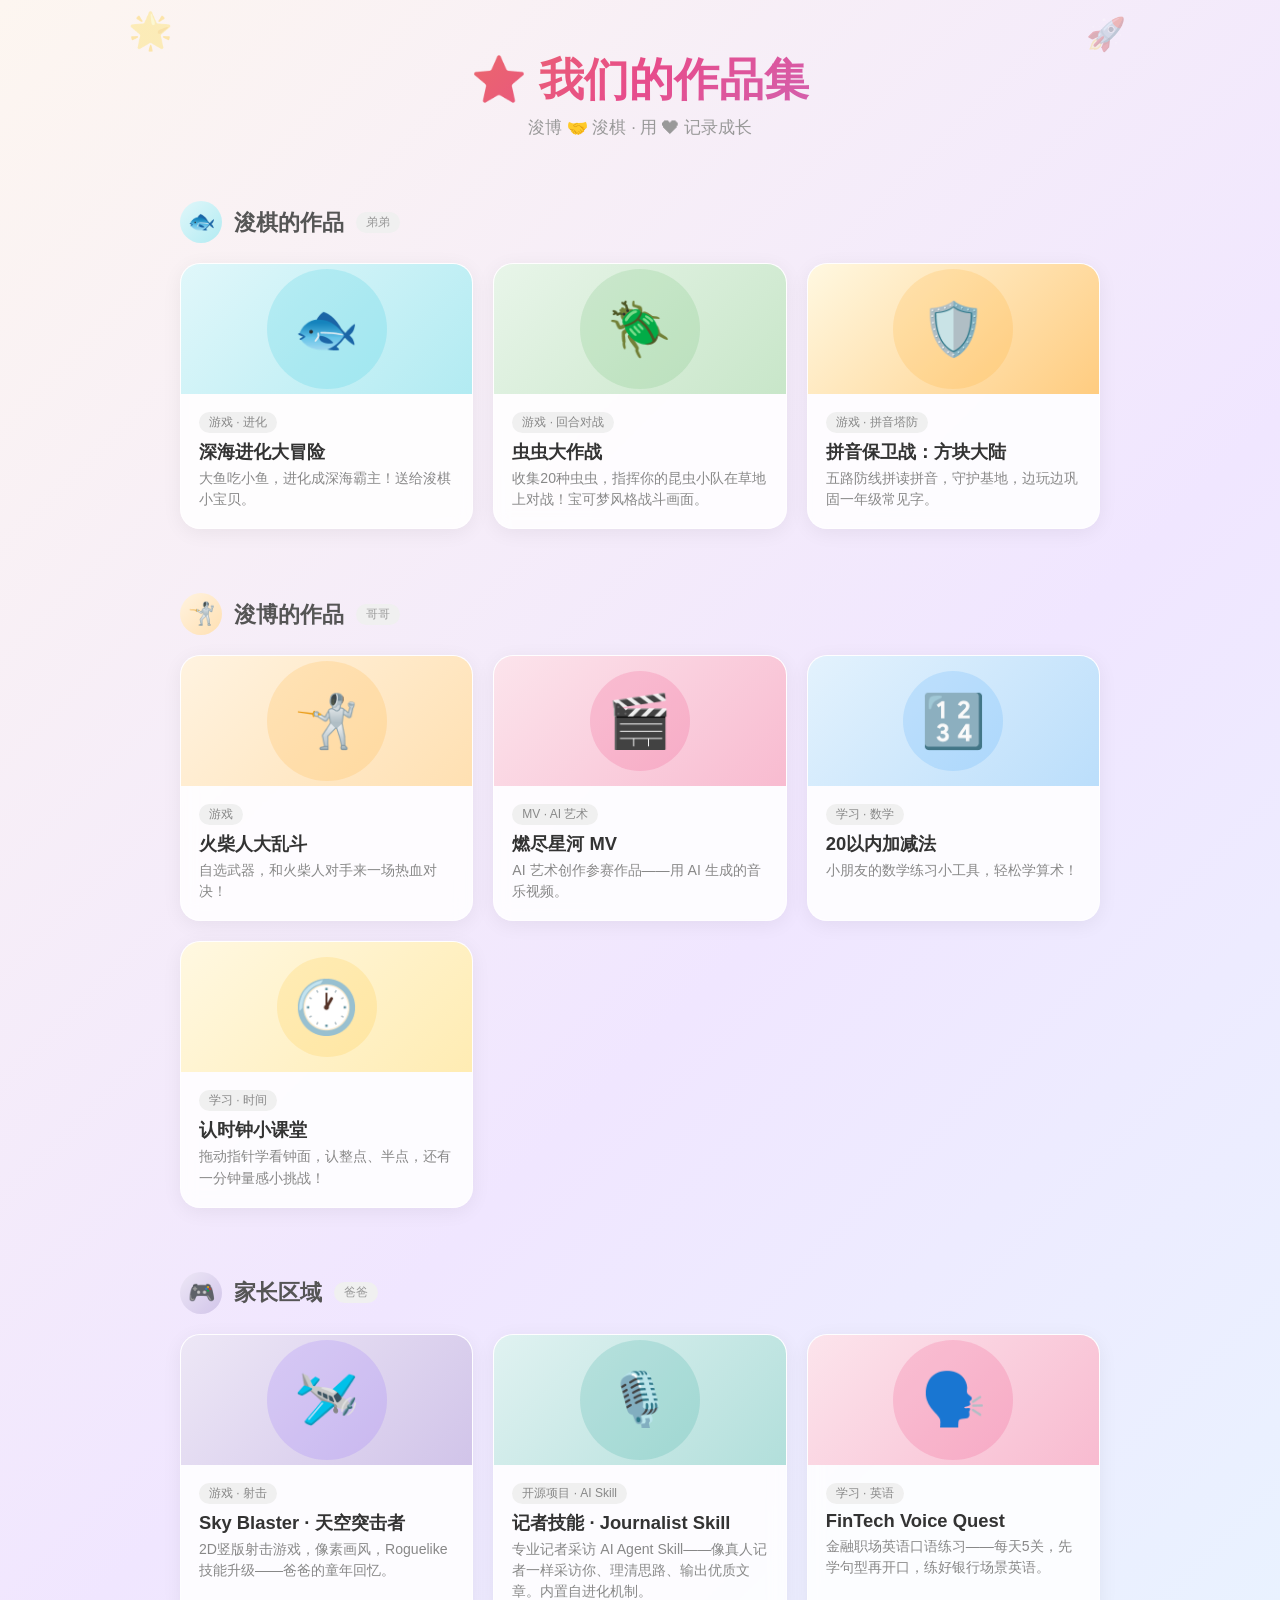
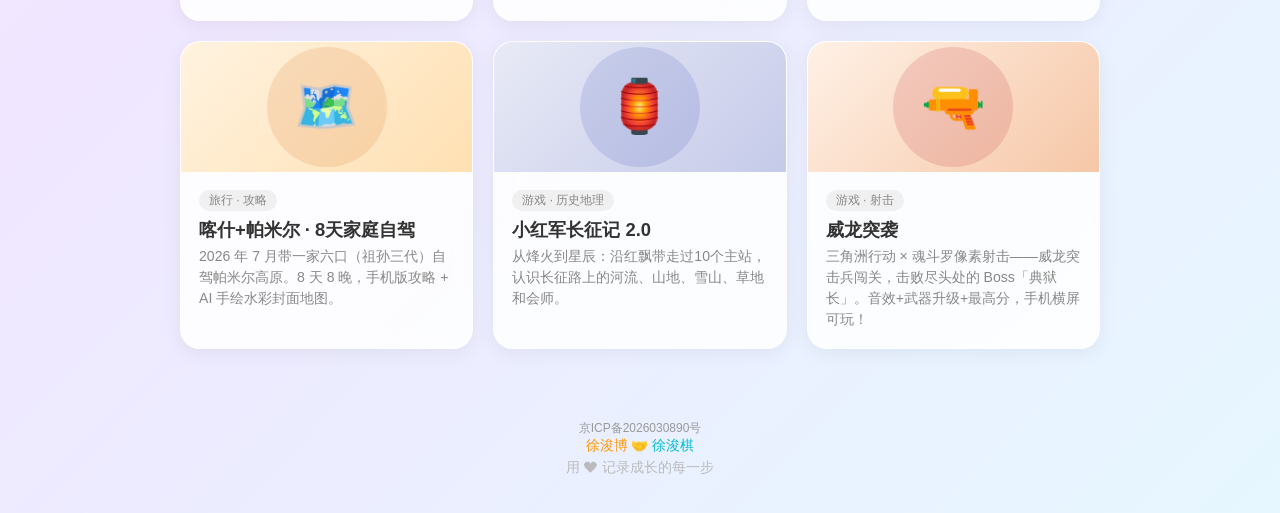
==== commit e0ddf896: "feat: add pinyin defense game for Xujunqi" ====
--- a/index.html
+++ b/index.html
@@ -111,6 +111,9 @@
   .qi-section .card:nth-child(2) .card-icon { background: linear-gradient(135deg, #e8f5e9, #c8e6c9); }
   .qi-section .card:nth-child(2) .bg-shape { background: #4caf50; width: 120px; height: 120px; }
 
+  .qi-section .card:nth-child(3) .card-icon { background: linear-gradient(135deg, #fff8e1, #ffcc80); }
+  .qi-section .card:nth-child(3) .bg-shape { background: #ff9800; width: 120px; height: 120px; }
+
   /* 浚博的卡片配色 */
   .bo-section .card:nth-child(1) .card-icon { background: linear-gradient(135deg, #fff3e0, #ffe0b2); }
   .bo-section .card:nth-child(1) .bg-shape { background: #ff9800; width: 120px; height: 120px; }
@@ -187,6 +190,20 @@
     </a>
   </div>
 
+  <div class="card">
+    <a href="pinyin-defense/index.html" target="_blank">
+      <div class="card-icon">
+        <span class="bg-shape"></span>
+        <span class="emoji">🛡️</span>
+      </div>
+      <div class="card-body">
+        <span class="tag">游戏 · 拼音塔防</span>
+        <h2>拼音保卫战：方块大陆</h2>
+        <p>五路防线拼读拼音，守护基地，边玩边巩固一年级常见字。</p>
+      </div>
+    </a>
+  </div>
+
 </div>
 
 <!-- ============ 浚博的作品 ============ -->
